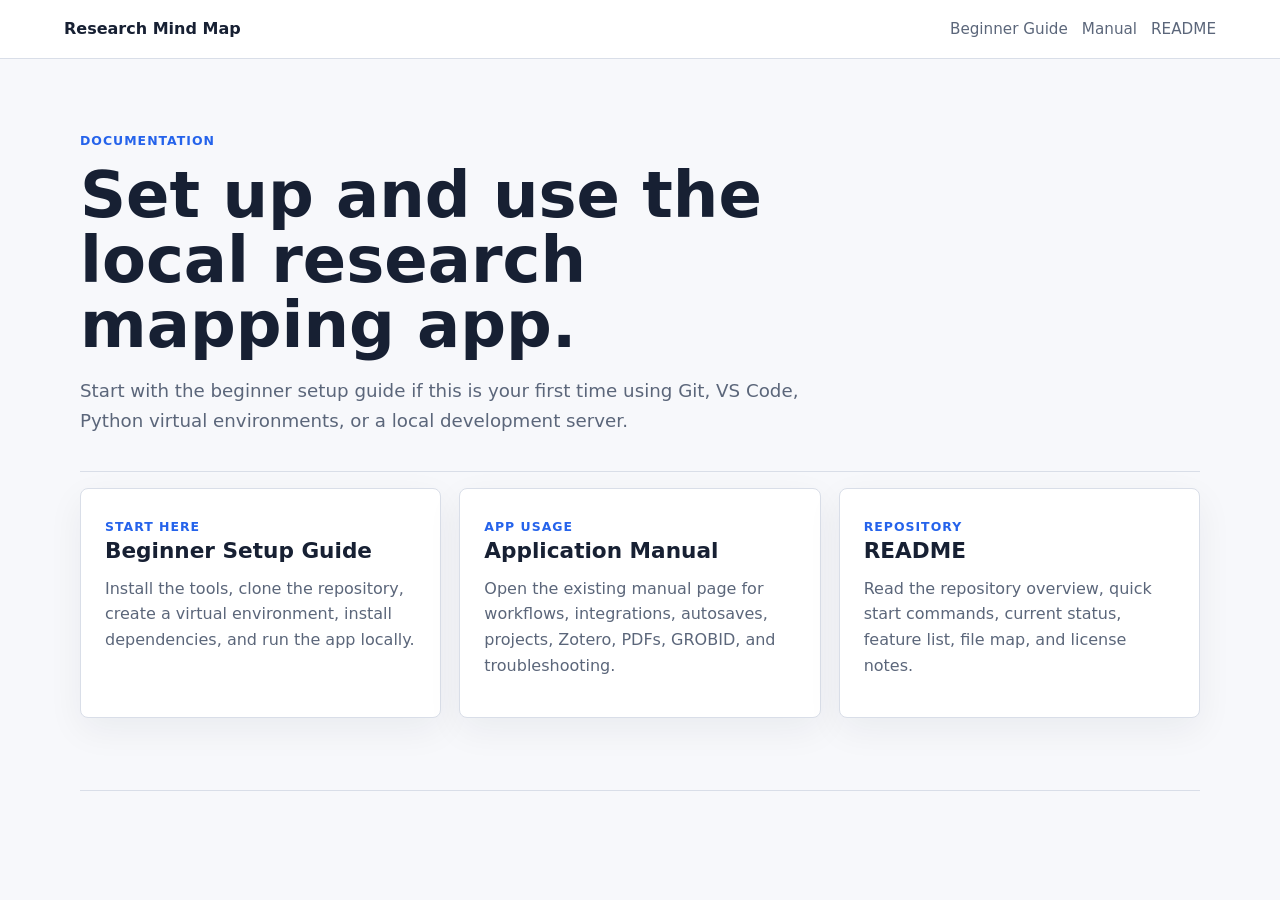
==== docs/index.html @ d2c4a5b1 "documentation page added for beginner guide" ====
<!doctype html>
<html lang="en">
<head>
  <meta charset="utf-8">
  <meta name="viewport" content="width=device-width, initial-scale=1">
  <title>Research Mind Map Documentation</title>
  <link rel="stylesheet" href="style.css">
</head>
<body>
  <header class="site-header">
    <a class="brand" href="index.html">Research Mind Map</a>
    <nav aria-label="Documentation navigation">
      <a href="beginner-guide.html">Beginner Guide</a>
      <a href="../manual.html">Manual</a>
      <a href="../README.md">README</a>
    </nav>
  </header>

  <main>
    <section class="hero">
      <div>
        <p class="eyebrow">Documentation</p>
        <h1>Set up and use the local research mapping app.</h1>
        <p class="lead">Start with the beginner setup guide if this is your first time using Git, VS Code, Python virtual environments, or a local development server.</p>
      </div>
    </section>

    <section class="path-grid" aria-label="Documentation paths">
      <a class="path-card" href="beginner-guide.html">
        <span class="card-kicker">Start Here</span>
        <h2>Beginner Setup Guide</h2>
        <p>Install the tools, clone the repository, create a virtual environment, install dependencies, and run the app locally.</p>
      </a>

      <a class="path-card" href="../manual.html">
        <span class="card-kicker">App Usage</span>
        <h2>Application Manual</h2>
        <p>Open the existing manual page for workflows, integrations, autosaves, projects, Zotero, PDFs, GROBID, and troubleshooting.</p>
      </a>

      <a class="path-card" href="../README.md">
        <span class="card-kicker">Repository</span>
        <h2>README</h2>
        <p>Read the repository overview, quick start commands, current status, feature list, file map, and license notes.</p>
      </a>
    </section>
  </main>
</body>
</html>
---- docs/style.css ----
:root {
  --bg: #f7f8fb;
  --surface: #ffffff;
  --text: #172033;
  --muted: #5b667a;
  --line: #d9dee8;
  --accent: #2563eb;
  --accent-strong: #1746a2;
  --code-bg: #101827;
}

* {
  box-sizing: border-box;
}

body {
  margin: 0;
  background: var(--bg);
  color: var(--text);
  font-family: Inter, ui-sans-serif, system-ui, -apple-system, BlinkMacSystemFont, "Segoe UI", sans-serif;
  line-height: 1.6;
}

a {
  color: inherit;
}

.site-header {
  position: sticky;
  top: 0;
  z-index: 10;
  display: flex;
  align-items: center;
  justify-content: space-between;
  gap: 24px;
  padding: 16px clamp(20px, 5vw, 72px);
  background: rgba(255, 255, 255, 0.94);
  border-bottom: 1px solid var(--line);
  backdrop-filter: blur(12px);
}

.brand {
  font-weight: 750;
  text-decoration: none;
}

.site-header nav {
  display: flex;
  flex-wrap: wrap;
  gap: 14px;
  font-size: 0.95rem;
}

.site-header nav a {
  color: var(--muted);
  text-decoration: none;
}

.site-header nav a:hover,
.site-header nav a[aria-current="page"] {
  color: var(--accent);
}

main {
  width: min(1120px, calc(100% - 40px));
  margin: 0 auto;
}

.hero,
.doc-intro {
  padding: 72px 0 36px;
}

.hero h1,
.doc-intro h1 {
  max-width: 820px;
  margin: 0;
  font-size: clamp(2.2rem, 5vw, 4.4rem);
  line-height: 1.02;
  letter-spacing: 0;
}

.lead {
  max-width: 760px;
  margin: 18px 0 0;
  color: var(--muted);
  font-size: 1.14rem;
}

.eyebrow,
.card-kicker {
  margin: 0 0 12px;
  color: var(--accent);
  font-size: 0.78rem;
  font-weight: 750;
  letter-spacing: 0.08em;
  text-transform: uppercase;
}

.path-grid {
  display: grid;
  grid-template-columns: repeat(3, minmax(0, 1fr));
  gap: 18px;
  padding: 16px 0 72px;
}

.path-card {
  min-height: 230px;
  padding: 24px;
  background: var(--surface);
  border: 1px solid var(--line);
  border-radius: 8px;
  text-decoration: none;
  box-shadow: 0 12px 36px rgba(23, 32, 51, 0.06);
}

.path-card:hover {
  border-color: rgba(37, 99, 235, 0.45);
}

.path-card h2 {
  margin: 0 0 12px;
  font-size: 1.35rem;
  line-height: 1.18;
}

.path-card p {
  margin: 0;
  color: var(--muted);
}

.doc-page {
  width: min(900px, calc(100% - 40px));
}

.toc {
  display: flex;
  flex-wrap: wrap;
  gap: 10px;
  padding: 16px 0 28px;
  border-bottom: 1px solid var(--line);
}

.toc a,
.text-link {
  color: var(--accent);
  font-weight: 650;
}

section {
  padding: 34px 0;
  border-bottom: 1px solid var(--line);
}

h2 {
  margin: 0 0 14px;
  font-size: 1.75rem;
  line-height: 1.2;
}

h3 {
  margin: 24px 0 8px;
  font-size: 1.08rem;
}

p,
ul {
  margin-top: 0;
  color: var(--muted);
}

li + li {
  margin-top: 8px;
}

code,
kbd {
  font-family: "SFMono-Regular", Consolas, "Liberation Mono", monospace;
}

pre {
  overflow-x: auto;
  padding: 16px;
  background: var(--code-bg);
  color: #eef4ff;
  border-radius: 8px;
}

kbd {
  display: inline-block;
  padding: 1px 6px;
  background: #ffffff;
  border: 1px solid var(--line);
  border-bottom-width: 2px;
  border-radius: 5px;
  color: var(--text);
  font-size: 0.88em;
}

@media (max-width: 780px) {
  .site-header {
    align-items: flex-start;
    flex-direction: column;
  }

  .path-grid {
    grid-template-columns: 1fr;
  }
}
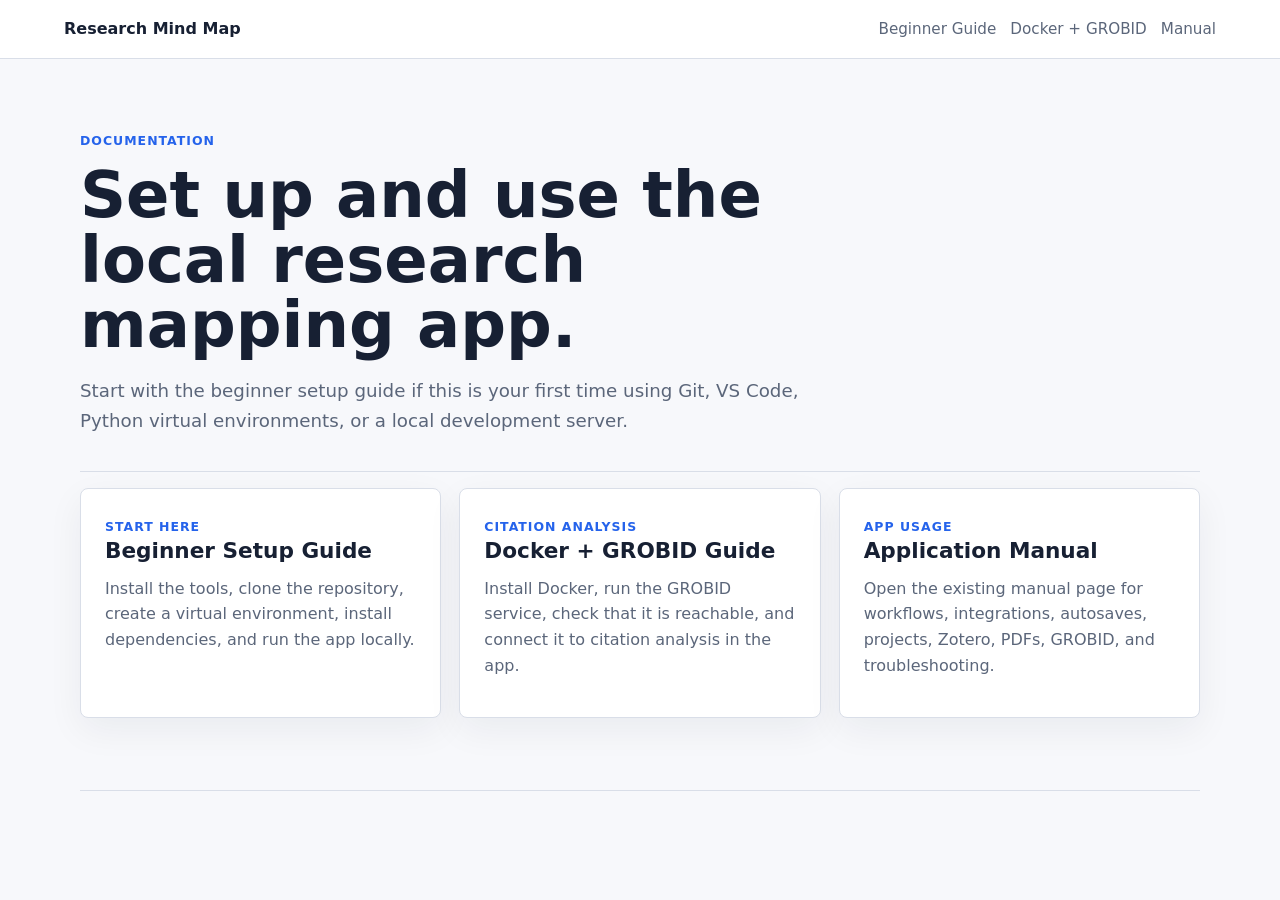
==== commit 9cc2b9a0: "new grobid start top button added, the documentation website and readme and manual updated." ====
--- a/docs/index.html
+++ b/docs/index.html
@@ -11,8 +11,8 @@
     <a class="brand" href="index.html">Research Mind Map</a>
     <nav aria-label="Documentation navigation">
       <a href="beginner-guide.html">Beginner Guide</a>
-      <a href="../manual.html">Manual</a>
-      <a href="../README.md">README</a>
+      <a href="grobid-docker-guide.html">Docker + GROBID</a>
+      <a href="manual.html">Manual</a>
     </nav>
   </header>
 
@@ -32,16 +32,16 @@
         <p>Install the tools, clone the repository, create a virtual environment, install dependencies, and run the app locally.</p>
       </a>
 
-      <a class="path-card" href="../manual.html">
+      <a class="path-card" href="grobid-docker-guide.html">
+        <span class="card-kicker">Citation Analysis</span>
+        <h2>Docker + GROBID Guide</h2>
+        <p>Install Docker, run the GROBID service, check that it is reachable, and connect it to citation analysis in the app.</p>
+      </a>
+
+      <a class="path-card" href="manual.html">
         <span class="card-kicker">App Usage</span>
         <h2>Application Manual</h2>
         <p>Open the existing manual page for workflows, integrations, autosaves, projects, Zotero, PDFs, GROBID, and troubleshooting.</p>
-      </a>
-
-      <a class="path-card" href="../README.md">
-        <span class="card-kicker">Repository</span>
-        <h2>README</h2>
-        <p>Read the repository overview, quick start commands, current status, feature list, file map, and license notes.</p>
       </a>
     </section>
   </main>
--- a/docs/style.css
+++ b/docs/style.css
@@ -133,6 +133,106 @@
   width: min(900px, calc(100% - 40px));
 }
 
+body.about-page {
+  min-height: 100vh;
+  background: var(--bg);
+}
+
+.about-doc {
+  width: min(1080px, calc(100% - 40px));
+  margin: 0 auto;
+  padding: 42px 0 64px;
+  line-height: 1.55;
+}
+
+.about-hero {
+  padding-bottom: 18px;
+  border-bottom: 1px solid var(--line);
+}
+
+.about-hero h1 {
+  margin: 0 0 8px;
+  font-size: 2.15rem;
+  line-height: 1.15;
+}
+
+.about-hero p {
+  max-width: 760px;
+  margin: 0;
+  color: var(--muted);
+  font-size: 1.06rem;
+}
+
+.about-toc {
+  display: flex;
+  flex-wrap: wrap;
+  gap: 8px;
+  margin: 18px 0 26px;
+}
+
+.about-toc a {
+  border: 1px solid var(--line);
+  border-radius: 6px;
+  padding: 6px 10px;
+  background: var(--surface);
+  color: var(--text);
+  font-size: 0.82rem;
+  font-weight: 700;
+  text-decoration: none;
+}
+
+.about-toc a:hover,
+.about-toc a:focus {
+  background: #edf2f8;
+}
+
+.about-doc section {
+  margin-top: 22px;
+  border-top: 1px solid var(--line);
+  padding-top: 20px;
+}
+
+.about-doc h2 {
+  margin: 0 0 10px;
+  font-size: 1.5rem;
+}
+
+.about-doc h3 {
+  margin: 18px 0 8px;
+  font-size: 1.06rem;
+}
+
+.about-doc p,
+.about-doc ul,
+.about-doc ol {
+  margin: 0 0 12px;
+}
+
+.about-doc li {
+  margin: 4px 0;
+}
+
+.about-doc code {
+  border-radius: 4px;
+  padding: 1px 4px;
+  background: #e8edf5;
+  color: #1f2937;
+  font-size: 0.94em;
+}
+
+.about-doc pre {
+  overflow-x: auto;
+  border: 1px solid var(--line);
+  border-radius: 8px;
+  padding: 12px;
+  background: var(--surface);
+}
+
+.about-doc pre code {
+  padding: 0;
+  background: transparent;
+}
+
 .toc {
   display: flex;
   flex-wrap: wrap;
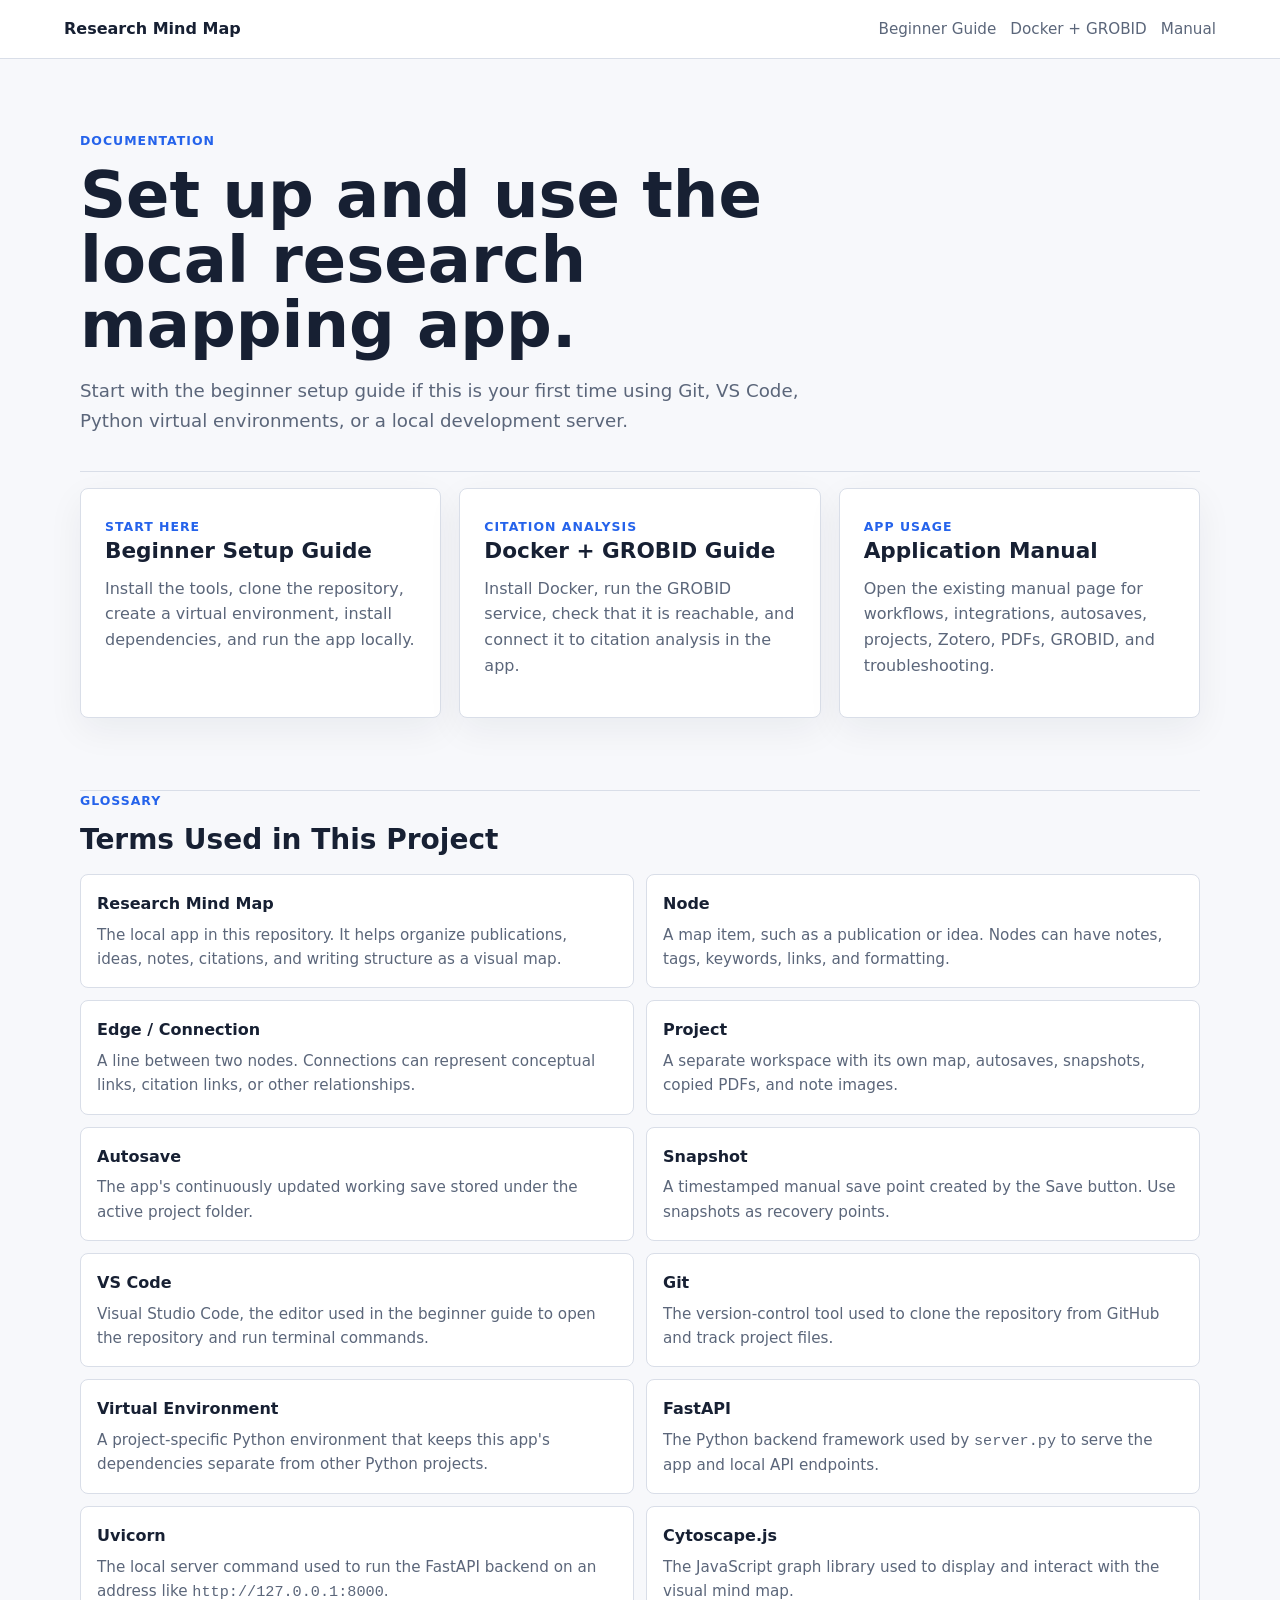
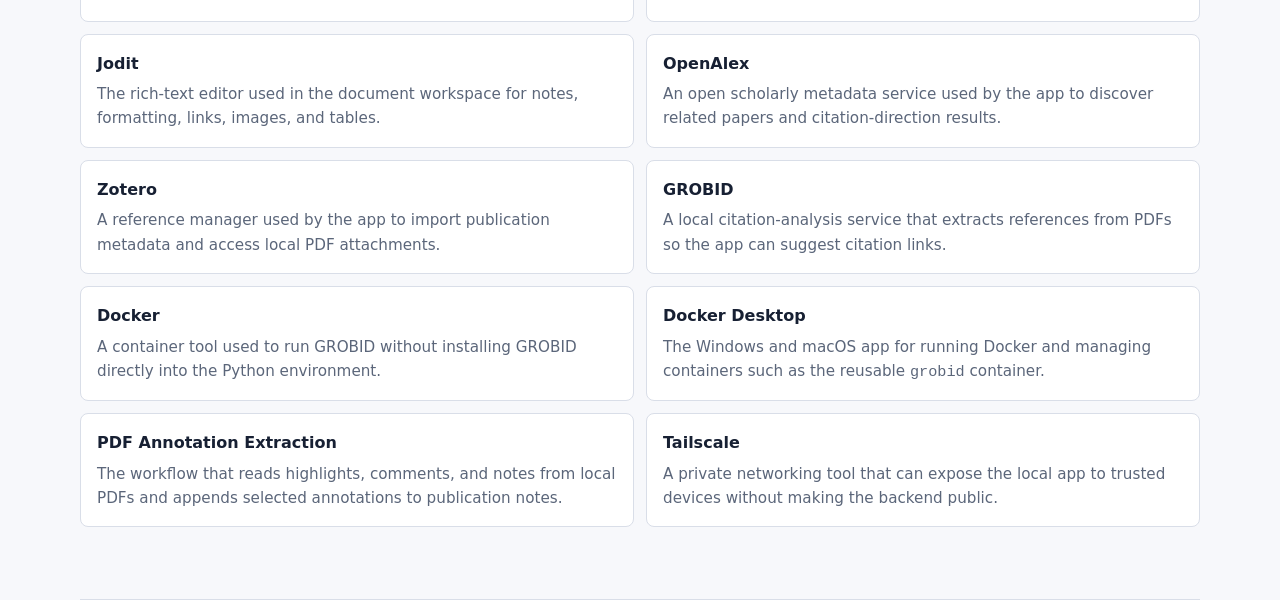
==== commit 28440b4d: "glossary added to the documentation" ====
--- a/docs/index.html
+++ b/docs/index.html
@@ -44,6 +44,96 @@
         <p>Open the existing manual page for workflows, integrations, autosaves, projects, Zotero, PDFs, GROBID, and troubleshooting.</p>
       </a>
     </section>
+
+    <section class="glossary" aria-labelledby="glossary-title">
+      <div class="section-heading">
+        <p class="eyebrow">Glossary</p>
+        <h2 id="glossary-title">Terms Used in This Project</h2>
+      </div>
+
+      <dl class="glossary-grid">
+        <div>
+          <dt>Research Mind Map</dt>
+          <dd>The local app in this repository. It helps organize publications, ideas, notes, citations, and writing structure as a visual map.</dd>
+        </div>
+        <div>
+          <dt>Node</dt>
+          <dd>A map item, such as a publication or idea. Nodes can have notes, tags, keywords, links, and formatting.</dd>
+        </div>
+        <div>
+          <dt>Edge / Connection</dt>
+          <dd>A line between two nodes. Connections can represent conceptual links, citation links, or other relationships.</dd>
+        </div>
+        <div>
+          <dt>Project</dt>
+          <dd>A separate workspace with its own map, autosaves, snapshots, copied PDFs, and note images.</dd>
+        </div>
+        <div>
+          <dt>Autosave</dt>
+          <dd>The app's continuously updated working save stored under the active project folder.</dd>
+        </div>
+        <div>
+          <dt>Snapshot</dt>
+          <dd>A timestamped manual save point created by the Save button. Use snapshots as recovery points.</dd>
+        </div>
+        <div>
+          <dt>VS Code</dt>
+          <dd>Visual Studio Code, the editor used in the beginner guide to open the repository and run terminal commands.</dd>
+        </div>
+        <div>
+          <dt>Git</dt>
+          <dd>The version-control tool used to clone the repository from GitHub and track project files.</dd>
+        </div>
+        <div>
+          <dt>Virtual Environment</dt>
+          <dd>A project-specific Python environment that keeps this app's dependencies separate from other Python projects.</dd>
+        </div>
+        <div>
+          <dt>FastAPI</dt>
+          <dd>The Python backend framework used by <code>server.py</code> to serve the app and local API endpoints.</dd>
+        </div>
+        <div>
+          <dt>Uvicorn</dt>
+          <dd>The local server command used to run the FastAPI backend on an address like <code>http://127.0.0.1:8000</code>.</dd>
+        </div>
+        <div>
+          <dt>Cytoscape.js</dt>
+          <dd>The JavaScript graph library used to display and interact with the visual mind map.</dd>
+        </div>
+        <div>
+          <dt>Jodit</dt>
+          <dd>The rich-text editor used in the document workspace for notes, formatting, links, images, and tables.</dd>
+        </div>
+        <div>
+          <dt>OpenAlex</dt>
+          <dd>An open scholarly metadata service used by the app to discover related papers and citation-direction results.</dd>
+        </div>
+        <div>
+          <dt>Zotero</dt>
+          <dd>A reference manager used by the app to import publication metadata and access local PDF attachments.</dd>
+        </div>
+        <div>
+          <dt>GROBID</dt>
+          <dd>A local citation-analysis service that extracts references from PDFs so the app can suggest citation links.</dd>
+        </div>
+        <div>
+          <dt>Docker</dt>
+          <dd>A container tool used to run GROBID without installing GROBID directly into the Python environment.</dd>
+        </div>
+        <div>
+          <dt>Docker Desktop</dt>
+          <dd>The Windows and macOS app for running Docker and managing containers such as the reusable <code>grobid</code> container.</dd>
+        </div>
+        <div>
+          <dt>PDF Annotation Extraction</dt>
+          <dd>The workflow that reads highlights, comments, and notes from local PDFs and appends selected annotations to publication notes.</dd>
+        </div>
+        <div>
+          <dt>Tailscale</dt>
+          <dd>A private networking tool that can expose the local app to trusted devices without making the backend public.</dd>
+        </div>
+      </dl>
+    </section>
   </main>
 </body>
 </html>
--- a/docs/style.css
+++ b/docs/style.css
@@ -129,6 +129,44 @@
   color: var(--muted);
 }
 
+.section-heading {
+  margin-bottom: 18px;
+}
+
+.section-heading h2 {
+  margin: 0;
+}
+
+.glossary {
+  padding: 0 0 72px;
+}
+
+.glossary-grid {
+  display: grid;
+  grid-template-columns: repeat(2, minmax(0, 1fr));
+  gap: 12px;
+  margin: 0;
+}
+
+.glossary-grid div {
+  padding: 16px;
+  background: var(--surface);
+  border: 1px solid var(--line);
+  border-radius: 8px;
+}
+
+.glossary-grid dt {
+  margin: 0 0 6px;
+  color: var(--text);
+  font-weight: 750;
+}
+
+.glossary-grid dd {
+  margin: 0;
+  color: var(--muted);
+  font-size: 0.95rem;
+}
+
 .doc-page {
   width: min(900px, calc(100% - 40px));
 }
@@ -306,4 +344,8 @@
   .path-grid {
     grid-template-columns: 1fr;
   }
-}
+
+  .glossary-grid {
+    grid-template-columns: 1fr;
+  }
+}
